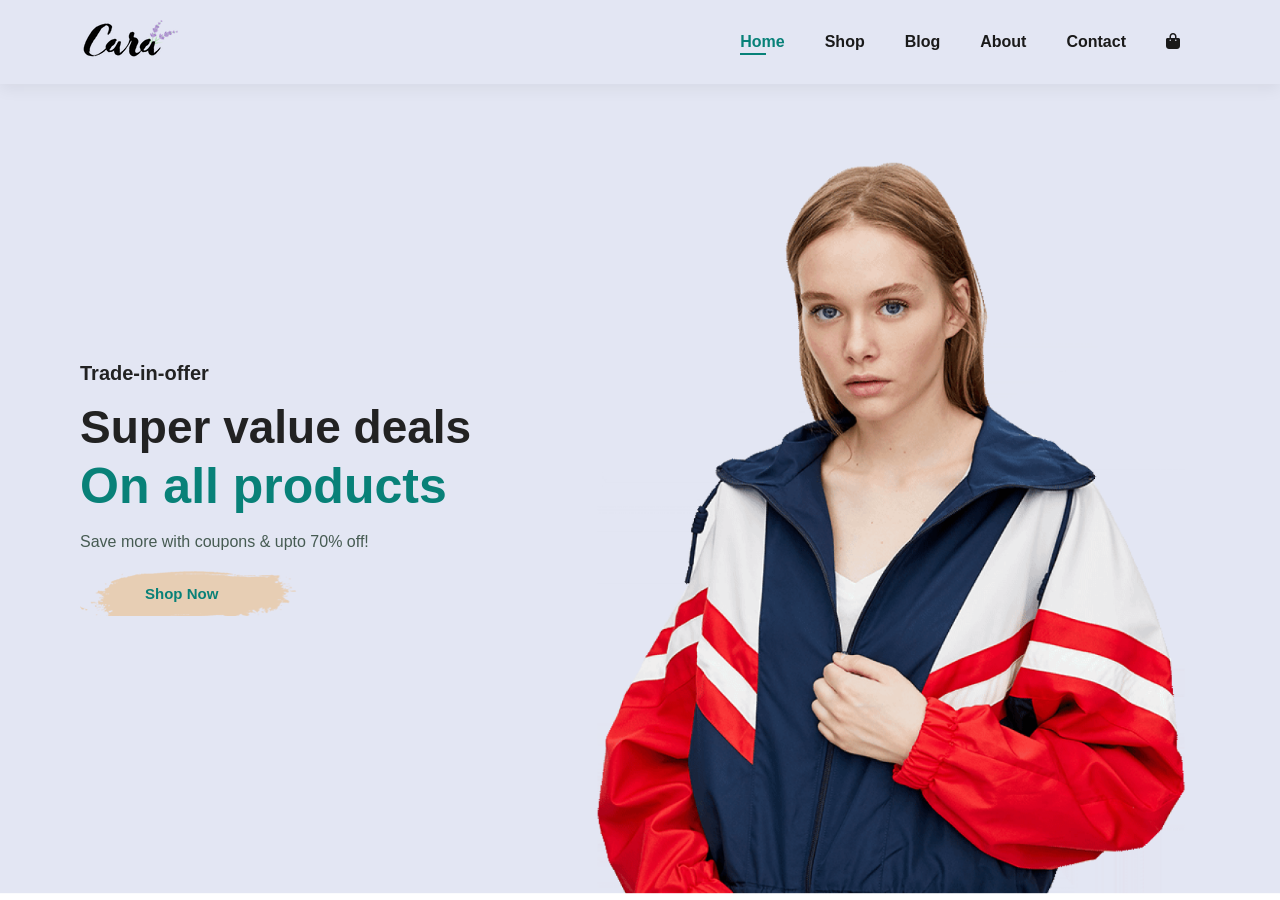
==== index.html @ 5caf9be1 "complete the header & hero section" ====
<!DOCTYPE html>
<html lang="en">
  <head>
    <meta charset="UTF-8" />
    <meta name="viewport" content="width=device-width, initial-scale=1.0" />
    <title>My Shop</title>
    <link rel="stylesheet" href="style.css" />
    <link
      rel="stylesheet"
      href="https://cdnjs.cloudflare.com/ajax/libs/font-awesome/6.7.2/css/all.min.css"
    />
  </head>
  <body>
    <section id="header">
      <a href="#"><img src="./img/logo.png" alt="logo" class="logo" /></a>
      <div>
        <ul id="navbar">
          <li><a href="index.html" class="active">Home</a></li>
          <li><a href="shop.html">Shop</a></li>
          <li><a href="blog.html">Blog</a></li>
          <li><a href="about.html">About</a></li>
          <li><a href="contact.html">Contact</a></li>
          <li>
            <a href="cart.html"><i class="fa-solid fa-bag-shopping"></i></a>
          </li>
        </ul>
      </div>
    </section>

    <section id="hero">
      <h4>Trade-in-offer</h4>
      <h2>Super value deals</h2>
      <h1>On all products</h1>
      <p>Save more with coupons & upto 70% off!</p>
      <button onclick="alert('hello')">Shop Now</button>
    </section>
  </body>
</html>
---- style.css ----
@import url("https://fonts.googleapis.com/css2?family=League+Spartan:wght@100..900&family=Roboto:ital,wght@0,100..900;1,100..900&display=swap");
* {
  padding: 0;
  margin: 0;
  box-sizing: border-box;
  font-family: "spartan", sans-serif;
}
h1 {
  font-size: 50px;
  line-height: 64px;
  color: #222;
}
h2 {
  font-size: 46px;
  line-height: 54px;
  color: #222;
}
h4 {
  font-size: 20px;
  color: #222;
}
h6 {
  font-weight: 700;
  font-size: 12px;
}
p {
  font-size: 16px;
  color: #465b52;
  margin: 15px 0 20px 0;
}
.section-p1 {
  padding: 40px 80px;
}
.section-m1 {
  margin: 40px 0;
}
body {
  width: 100%;
}

/* Header Section */
#header {
  display: flex;
  align-items: center;
  justify-content: space-between;
  padding: 20px 80px;
  background: #e3e6f3;
  box-shadow: 0 5px 15px rgba(0, 0, 0, 0.06);
  z-index: 999;
  position: sticky;
  top: 0;
  left: 0;
}
#navbar {
  display: flex;
  align-items: center;
  justify-content: center;
}
#navbar li {
  list-style-type: none;
  padding: 0 20px;
  position: relative;
}
#navbar li a {
  text-decoration: none;
  font-size: 16px;
  font-weight: 600;
  color: #1a1a1a;
  transition: 0.3s ease;
}
#navbar li a:hover,
#navbar li a.active {
  color: #088178;
}
#navbar li a.active::after,
#navbar li a:hover::after {
  content: "";
  width: 30%;
  height: 2px;
  background: #088178;
  position: absolute;
  bottom: -4px;
  left: 20px;
}

/* Home Page */
#hero {
  background-image: url("./img/hero4.png");
  height: 90vh;
  width: 100%;
  background-size: cover;
  background-position: top 25% right 0;
  padding: 0 80px;
  display: flex;
  flex-direction: column;
  align-items: flex-start;
  justify-content: center;
}
#hero h4 {
  padding-bottom: 15px;
}
#hero h1 {
  color: #088178;
}
#hero button {
  background-image: url("./img/button.png");
  background-color: transparent;
  color: #088178;
  border: 0;
  padding: 14px 80px 14px 65px;
  background-repeat: no-repeat;
  cursor: pointer;
  font-weight: 700;
  font-size: 15px;
}
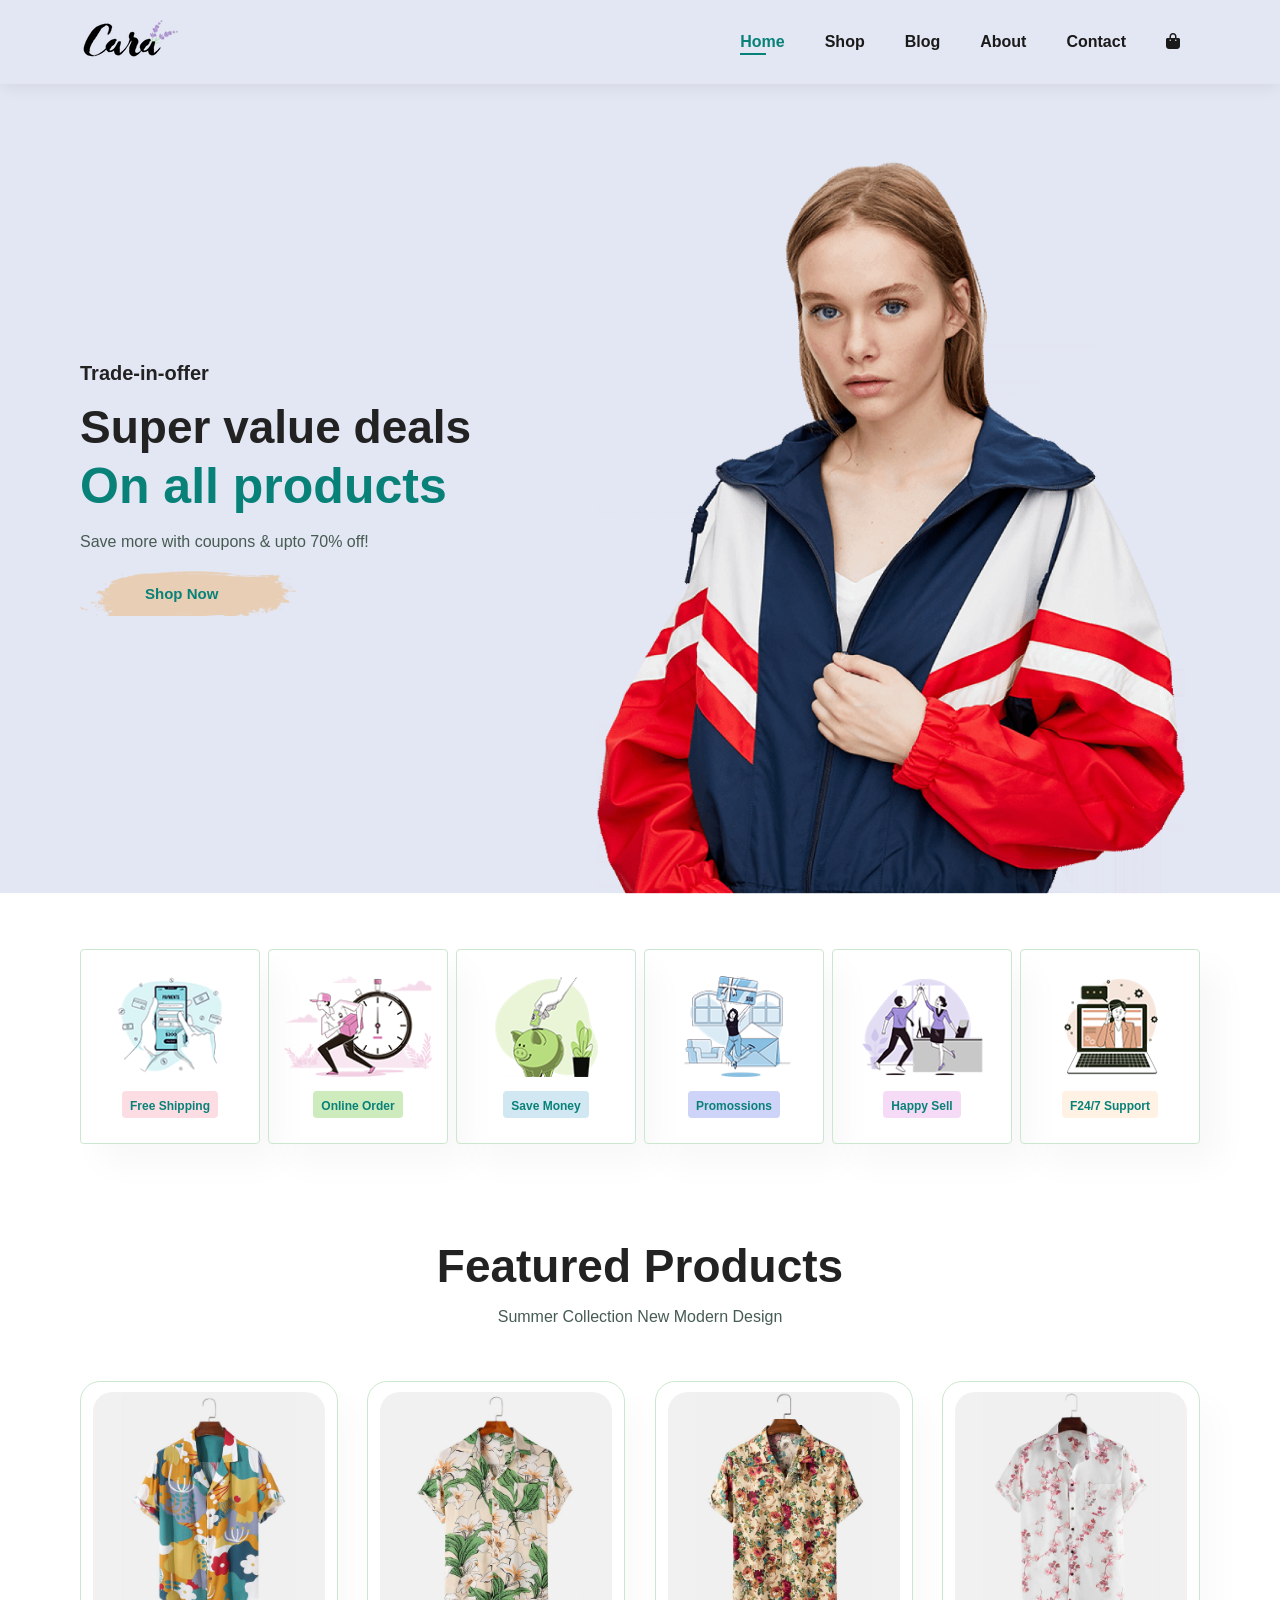
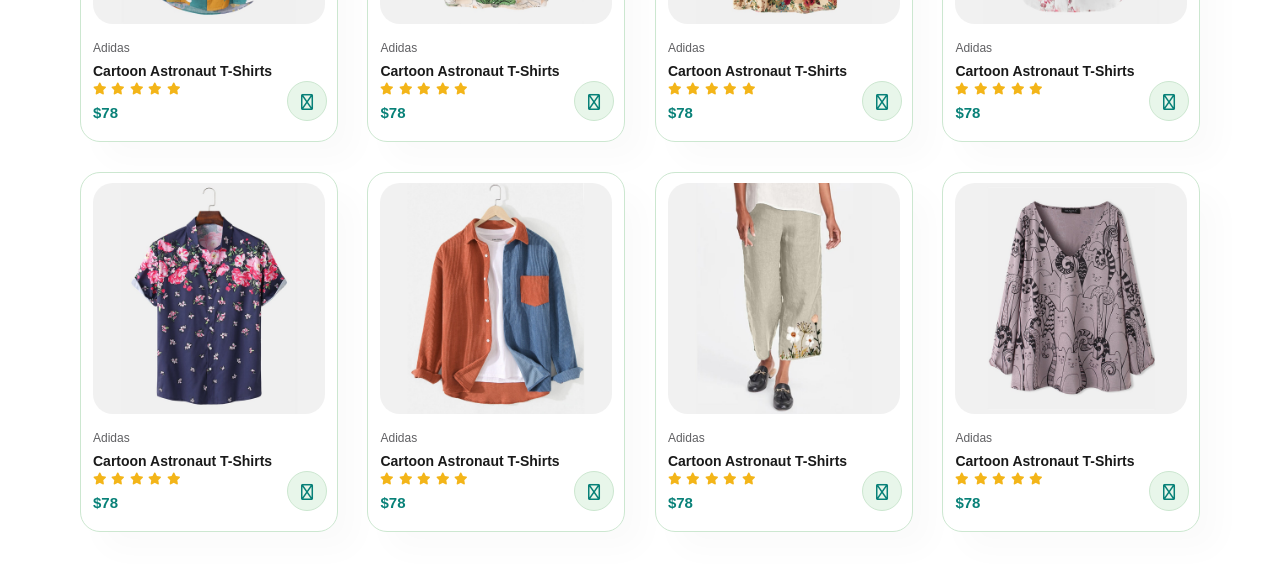
==== commit 284ce1f6: "product Section Completed" ====
--- a/index.html
+++ b/index.html
@@ -34,5 +34,167 @@
       <p>Save more with coupons & upto 70% off!</p>
       <button onclick="alert('hello')">Shop Now</button>
     </section>
+
+    <section id="feature" class="section-p1">
+      <div class="fe-box">
+        <img src="./img/features/f1.png" alt="" />
+        <h6>Free Shipping</h6>
+      </div>
+      <div class="fe-box">
+        <img src="./img/features/f2.png" alt="" />
+        <h6>Online Order</h6>
+      </div>
+      <div class="fe-box">
+        <img src="./img/features/f3.png" alt="" />
+        <h6>Save Money</h6>
+      </div>
+      <div class="fe-box">
+        <img src="./img/features/f4.png" alt="" />
+        <h6>Promossions</h6>
+      </div>
+      <div class="fe-box">
+        <img src="./img/features/f5.png" alt="" />
+        <h6>Happy Sell</h6>
+      </div>
+      <div class="fe-box">
+        <img src="./img/features/f6.png" alt="" />
+        <h6>F24/7 Support</h6>
+      </div>
+    </section>
+
+    <section id="product1" class="section-p1">
+      <h2>Featured Products</h2>
+      <p>Summer Collection New Modern Design</p>
+      <div class="pro-container">
+        <div class="pro">
+          <img src="img/products/f1.jpg" alt="" />
+          <div class="des">
+            <span>Adidas</span>
+            <h5>Cartoon Astronaut T-Shirts</h5>
+            <div class="star">
+              <i class="fas fa-star"></i>
+              <i class="fas fa-star"></i>
+              <i class="fas fa-star"></i>
+              <i class="fas fa-star"></i>
+              <i class="fas fa-star"></i>
+            </div>
+            <h4>$78</h4>
+          </div>
+          <a href="#"><i class="fa-solid fa-cart-plus"></i></a>
+        </div>
+        <div class="pro">
+          <img src="img/products/f2.jpg" alt="" />
+          <div class="des">
+            <span>Adidas</span>
+            <h5>Cartoon Astronaut T-Shirts</h5>
+            <div class="star">
+              <i class="fas fa-star"></i>
+              <i class="fas fa-star"></i>
+              <i class="fas fa-star"></i>
+              <i class="fas fa-star"></i>
+              <i class="fas fa-star"></i>
+            </div>
+            <h4>$78</h4>
+          </div>
+          <a href="#"><i class="fa-solid fa-cart-plus"></i></a>
+        </div>
+        <div class="pro">
+          <img src="img/products/f3.jpg" alt="" />
+          <div class="des">
+            <span>Adidas</span>
+            <h5>Cartoon Astronaut T-Shirts</h5>
+            <div class="star">
+              <i class="fas fa-star"></i>
+              <i class="fas fa-star"></i>
+              <i class="fas fa-star"></i>
+              <i class="fas fa-star"></i>
+              <i class="fas fa-star"></i>
+            </div>
+            <h4>$78</h4>
+          </div>
+          <a href="#"><i class="fa-solid fa-cart-plus"></i></a>
+        </div>
+        <div class="pro">
+          <img src="img/products/f4.jpg" alt="" />
+          <div class="des">
+            <span>Adidas</span>
+            <h5>Cartoon Astronaut T-Shirts</h5>
+            <div class="star">
+              <i class="fas fa-star"></i>
+              <i class="fas fa-star"></i>
+              <i class="fas fa-star"></i>
+              <i class="fas fa-star"></i>
+              <i class="fas fa-star"></i>
+            </div>
+            <h4>$78</h4>
+          </div>
+          <a href="#"><i class="fa-solid fa-cart-plus"></i></a>
+        </div>
+        <div class="pro">
+          <img src="img/products/f5.jpg" alt="" />
+          <div class="des">
+            <span>Adidas</span>
+            <h5>Cartoon Astronaut T-Shirts</h5>
+            <div class="star">
+              <i class="fas fa-star"></i>
+              <i class="fas fa-star"></i>
+              <i class="fas fa-star"></i>
+              <i class="fas fa-star"></i>
+              <i class="fas fa-star"></i>
+            </div>
+            <h4>$78</h4>
+          </div>
+          <a href="#"><i class="fa-solid fa-cart-plus"></i></a>
+        </div>
+        <div class="pro">
+          <img src="img/products/f6.jpg" alt="" />
+          <div class="des">
+            <span>Adidas</span>
+            <h5>Cartoon Astronaut T-Shirts</h5>
+            <div class="star">
+              <i class="fas fa-star"></i>
+              <i class="fas fa-star"></i>
+              <i class="fas fa-star"></i>
+              <i class="fas fa-star"></i>
+              <i class="fas fa-star"></i>
+            </div>
+            <h4>$78</h4>
+          </div>
+          <a href="#"><i class="fa-solid fa-cart-plus"></i></a>
+        </div>
+        <div class="pro">
+          <img src="img/products/f7.jpg" alt="" />
+          <div class="des">
+            <span>Adidas</span>
+            <h5>Cartoon Astronaut T-Shirts</h5>
+            <div class="star">
+              <i class="fas fa-star"></i>
+              <i class="fas fa-star"></i>
+              <i class="fas fa-star"></i>
+              <i class="fas fa-star"></i>
+              <i class="fas fa-star"></i>
+            </div>
+            <h4>$78</h4>
+          </div>
+          <a href="#"><i class="fa-solid fa-cart-plus"></i></a>
+        </div>
+        <div class="pro">
+          <img src="img/products/f8.jpg" alt="" />
+          <div class="des">
+            <span>Adidas</span>
+            <h5>Cartoon Astronaut T-Shirts</h5>
+            <div class="star">
+              <i class="fas fa-star"></i>
+              <i class="fas fa-star"></i>
+              <i class="fas fa-star"></i>
+              <i class="fas fa-star"></i>
+              <i class="fas fa-star"></i>
+            </div>
+            <h4>$78</h4>
+          </div>
+          <a href="#"><i class="fa-solid fa-cart-plus"></i></a>
+        </div>
+      </div>
+    </section>
   </body>
 </html>
--- a/style.css
+++ b/style.css
@@ -113,3 +113,115 @@
   font-weight: 700;
   font-size: 15px;
 }
+#feature {
+  display: flex;
+  align-items: center;
+  justify-content: space-between;
+  flex-wrap: wrap;
+}
+
+#feature .fe-box {
+  width: 180px;
+  text-align: center;
+  padding: 25px 15px;
+  box-shadow: 20px 20px 34px rgba(0, 0, 0, 0.03);
+  border: 1px solid #cce7d0;
+  border-radius: 4px;
+  margin: 15px 0;
+}
+#feature .fe-box:hover {
+  box-shadow: 10px 10px 54px rgba(70, 62, 221, 0.01);
+}
+#feature .fe-box img {
+  width: 100%;
+  margin-bottom: 10px;
+}
+#feature .fe-box h6 {
+  display: inline-block;
+  padding: 9px 8px 6px 8px;
+  line-height: 1;
+  border-radius: 4px;
+  color: #088178;
+  background-color: #fddde4;
+}
+#feature .fe-box:nth-child(2) h6 {
+  background-color: #cdebbc;
+}
+#feature .fe-box:nth-child(3) h6 {
+  background-color: #d1e8f2;
+}
+#feature .fe-box:nth-child(4) h6 {
+  background-color: #cdd4f8;
+}
+#feature .fe-box:nth-child(5) h6 {
+  background-color: #f6dbf6;
+}
+#feature .fe-box:nth-child(6) h6 {
+  background-color: #fff2e5;
+}
+
+/* Products */
+#product1 {
+  text-align: center;
+}
+#product1 .pro-container {
+  display: flex;
+  justify-content: space-between;
+  padding-top: 20px;
+  flex-wrap: wrap;
+}
+#product1 .pro {
+  width: 23%;
+  min-width: 250px;
+  padding: 10px 12px;
+  border: 1px solid #cce7d0;
+  border-radius: 20px;
+  cursor: pointer;
+  box-shadow: 20px 20px 30px rgba(0, 0, 0, 0.02);
+  margin: 15px 0;
+  transition: 0.2s ease;
+  position: relative;
+}
+#product1 .pro:hover {
+  box-shadow: 20px 20px 30px rgba(0, 0, 0, 0.06);
+}
+#product1 .pro img {
+  width: 100%;
+  border-radius: 20px;
+}
+#product1 .pro .des {
+  text-align: start;
+  padding: 10px 0;
+}
+#product1 .pro .des span {
+  color: #606063;
+  font-size: 12px;
+}
+#product1 .pro .des h5 {
+  padding-top: 7px;
+  color: #1a1a1a;
+  font-size: 14px;
+}
+#product1 .pro .des i {
+  font-size: 12px;
+  color: rgb(243, 181, 25);
+}
+#product1 .pro .des h4 {
+  padding-top: 7px;
+  font-size: 15px;
+  font-weight: 700;
+  color: #088178;
+}
+#product1 .pro .fa-solid {
+  width: 40px;
+  height: 40px;
+  line-height: 40px;
+  border-radius: 50px;
+  background-color: #e8f6ea;
+  font-weight: 500;
+  color: #088178;
+  border: 1px solid #cce7d0;
+  position: absolute;
+  bottom: 20px;
+  right: 10px;
+}
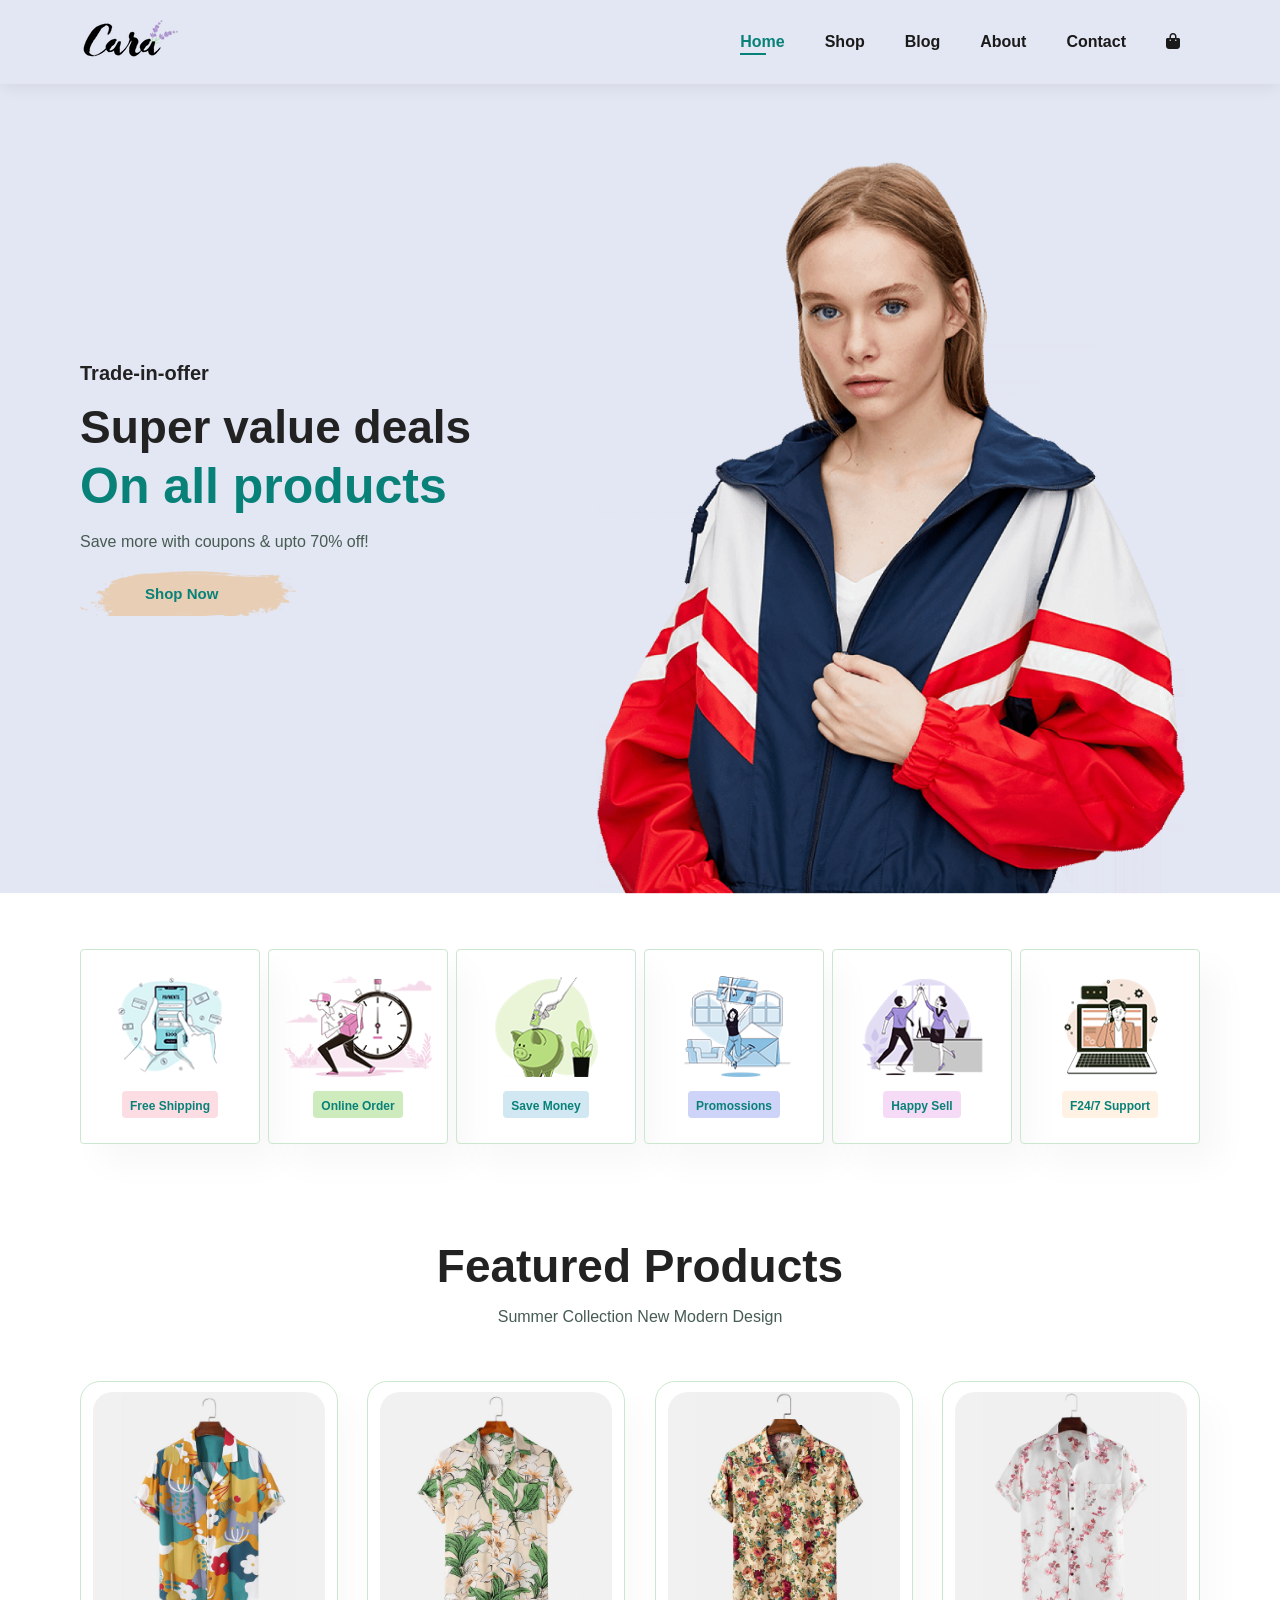
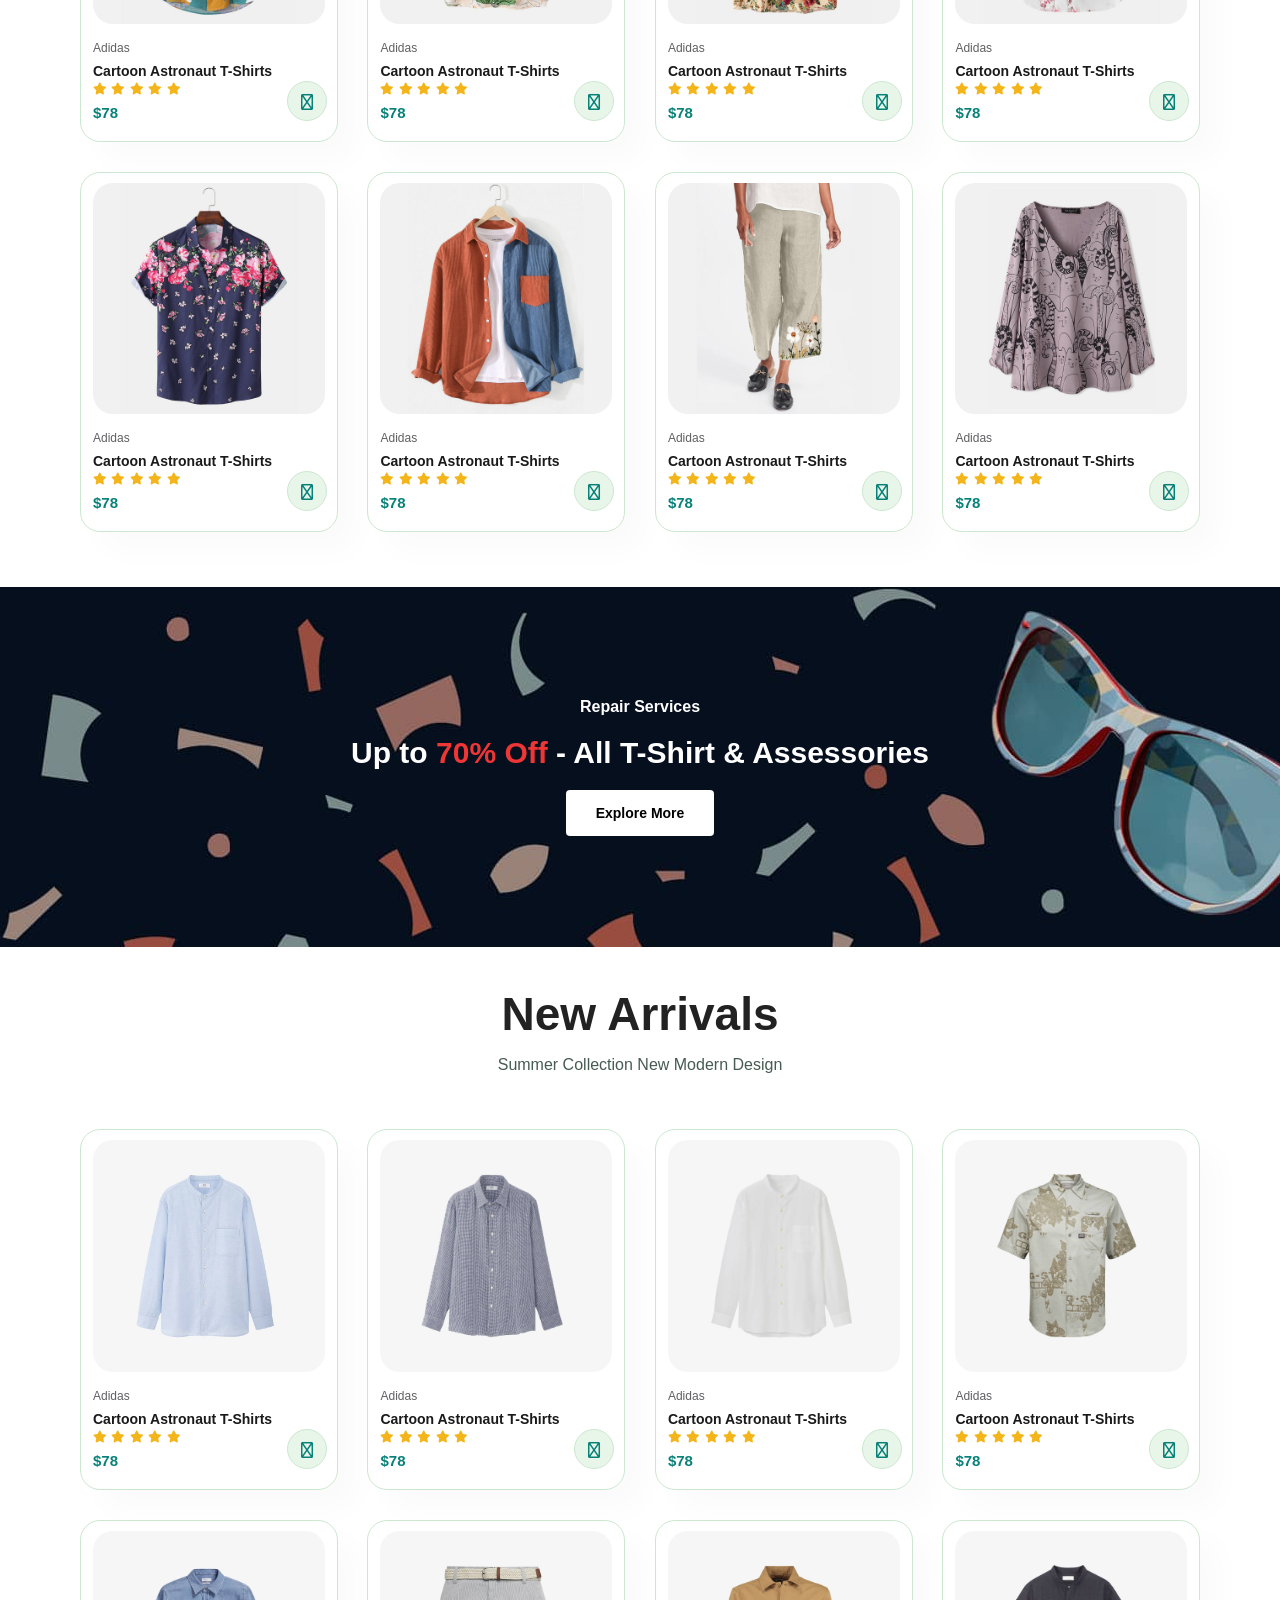
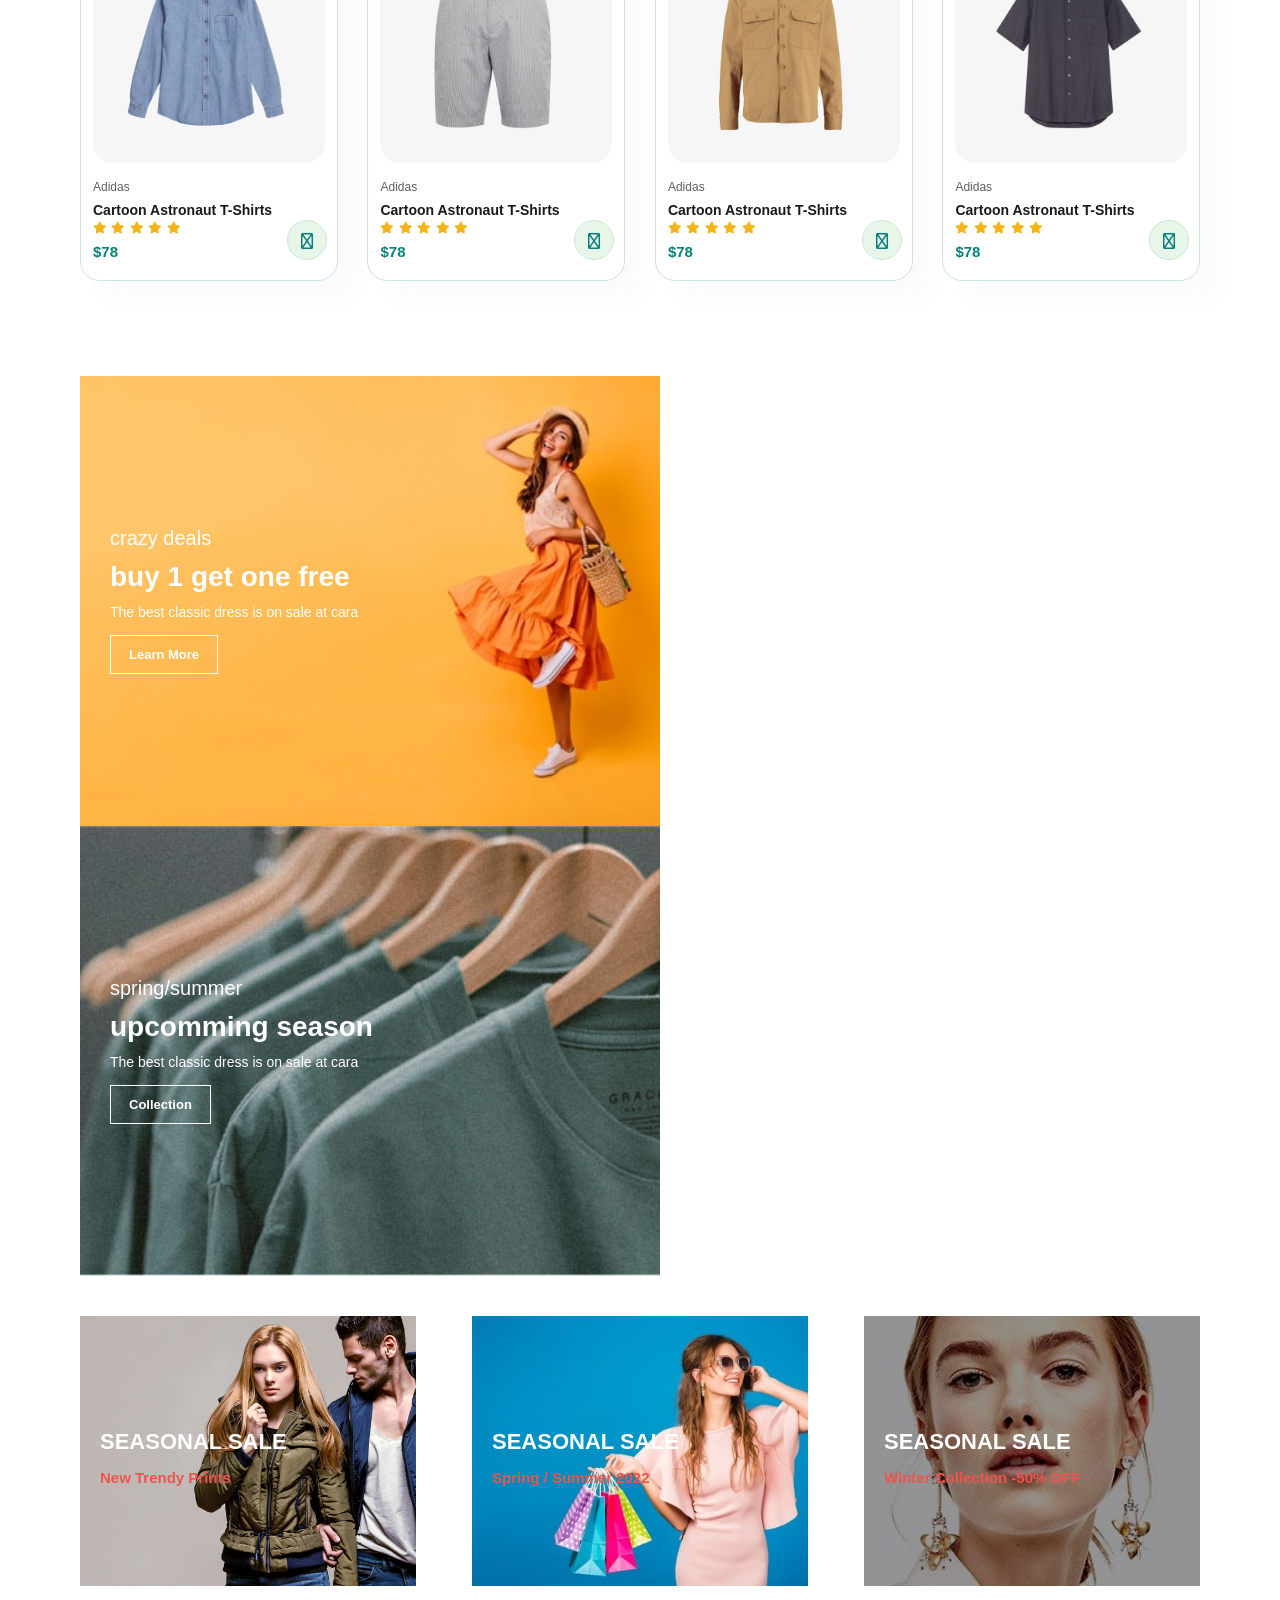
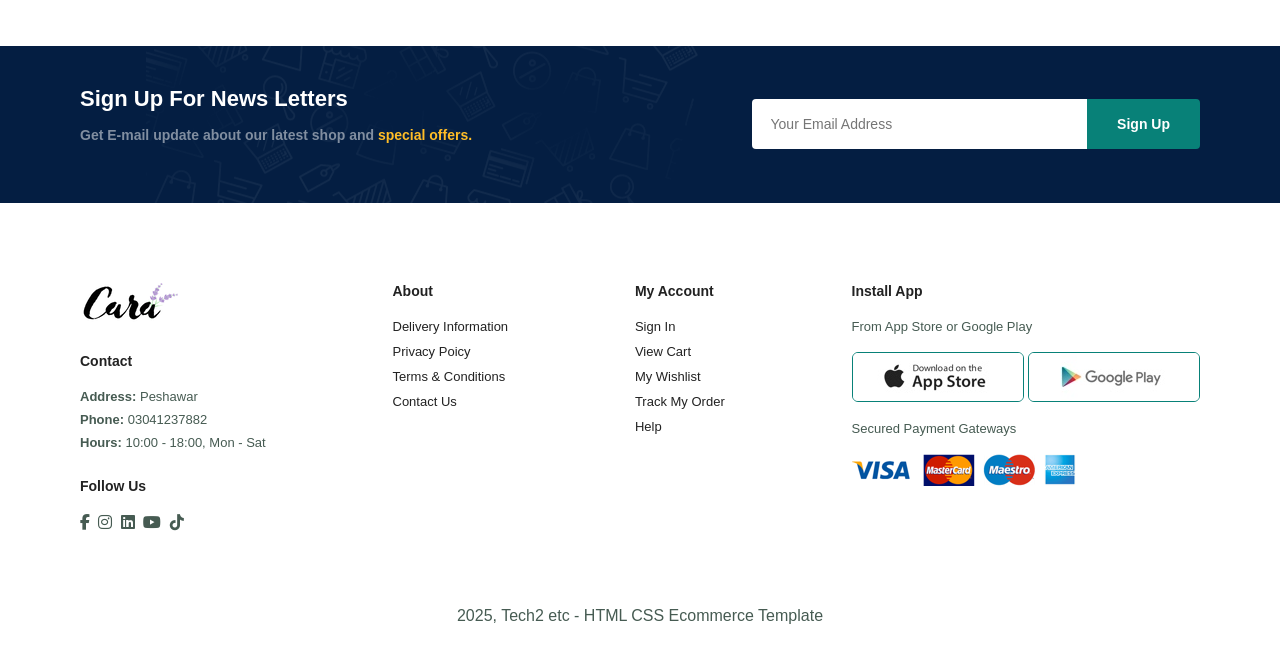
==== commit 65a2e950: "home page UI Complete" ====
--- a/index.html
+++ b/index.html
@@ -196,5 +196,238 @@
         </div>
       </div>
     </section>
+
+    <section id="banner">
+      <h4>Repair Services</h4>
+      <h2>Up to <span>70% Off</span> - All T-Shirt & Assessories</h2>
+      <button class="normal">Explore More</button>
+    </section>
+
+    <section id="product1" class="section-p1">
+      <h2>New Arrivals</h2>
+      <p>Summer Collection New Modern Design</p>
+      <div class="pro-container">
+        <div class="pro">
+          <img src="img/products/n1.jpg" alt="" />
+          <div class="des">
+            <span>Adidas</span>
+            <h5>Cartoon Astronaut T-Shirts</h5>
+            <div class="star">
+              <i class="fas fa-star"></i>
+              <i class="fas fa-star"></i>
+              <i class="fas fa-star"></i>
+              <i class="fas fa-star"></i>
+              <i class="fas fa-star"></i>
+            </div>
+            <h4>$78</h4>
+          </div>
+          <a href="#"><i class="fa-solid fa-cart-plus"></i></a>
+        </div>
+        <div class="pro">
+          <img src="img/products/n2.jpg" alt="" />
+          <div class="des">
+            <span>Adidas</span>
+            <h5>Cartoon Astronaut T-Shirts</h5>
+            <div class="star">
+              <i class="fas fa-star"></i>
+              <i class="fas fa-star"></i>
+              <i class="fas fa-star"></i>
+              <i class="fas fa-star"></i>
+              <i class="fas fa-star"></i>
+            </div>
+            <h4>$78</h4>
+          </div>
+          <a href="#"><i class="fa-solid fa-cart-plus"></i></a>
+        </div>
+        <div class="pro">
+          <img src="img/products/n3.jpg" alt="" />
+          <div class="des">
+            <span>Adidas</span>
+            <h5>Cartoon Astronaut T-Shirts</h5>
+            <div class="star">
+              <i class="fas fa-star"></i>
+              <i class="fas fa-star"></i>
+              <i class="fas fa-star"></i>
+              <i class="fas fa-star"></i>
+              <i class="fas fa-star"></i>
+            </div>
+            <h4>$78</h4>
+          </div>
+          <a href="#"><i class="fa-solid fa-cart-plus"></i></a>
+        </div>
+        <div class="pro">
+          <img src="img/products/n4.jpg" alt="" />
+          <div class="des">
+            <span>Adidas</span>
+            <h5>Cartoon Astronaut T-Shirts</h5>
+            <div class="star">
+              <i class="fas fa-star"></i>
+              <i class="fas fa-star"></i>
+              <i class="fas fa-star"></i>
+              <i class="fas fa-star"></i>
+              <i class="fas fa-star"></i>
+            </div>
+            <h4>$78</h4>
+          </div>
+          <a href="#"><i class="fa-solid fa-cart-plus"></i></a>
+        </div>
+        <div class="pro">
+          <img src="img/products/n5.jpg" alt="" />
+          <div class="des">
+            <span>Adidas</span>
+            <h5>Cartoon Astronaut T-Shirts</h5>
+            <div class="star">
+              <i class="fas fa-star"></i>
+              <i class="fas fa-star"></i>
+              <i class="fas fa-star"></i>
+              <i class="fas fa-star"></i>
+              <i class="fas fa-star"></i>
+            </div>
+            <h4>$78</h4>
+          </div>
+          <a href="#"><i class="fa-solid fa-cart-plus"></i></a>
+        </div>
+        <div class="pro">
+          <img src="img/products/n6.jpg" alt="" />
+          <div class="des">
+            <span>Adidas</span>
+            <h5>Cartoon Astronaut T-Shirts</h5>
+            <div class="star">
+              <i class="fas fa-star"></i>
+              <i class="fas fa-star"></i>
+              <i class="fas fa-star"></i>
+              <i class="fas fa-star"></i>
+              <i class="fas fa-star"></i>
+            </div>
+            <h4>$78</h4>
+          </div>
+          <a href="#"><i class="fa-solid fa-cart-plus"></i></a>
+        </div>
+        <div class="pro">
+          <img src="img/products/n7.jpg" alt="" />
+          <div class="des">
+            <span>Adidas</span>
+            <h5>Cartoon Astronaut T-Shirts</h5>
+            <div class="star">
+              <i class="fas fa-star"></i>
+              <i class="fas fa-star"></i>
+              <i class="fas fa-star"></i>
+              <i class="fas fa-star"></i>
+              <i class="fas fa-star"></i>
+            </div>
+            <h4>$78</h4>
+          </div>
+          <a href="#"><i class="fa-solid fa-cart-plus"></i></a>
+        </div>
+        <div class="pro">
+          <img src="img/products/n8.jpg" alt="" />
+          <div class="des">
+            <span>Adidas</span>
+            <h5>Cartoon Astronaut T-Shirts</h5>
+            <div class="star">
+              <i class="fas fa-star"></i>
+              <i class="fas fa-star"></i>
+              <i class="fas fa-star"></i>
+              <i class="fas fa-star"></i>
+              <i class="fas fa-star"></i>
+            </div>
+            <h4>$78</h4>
+          </div>
+          <a href="#"><i class="fa-solid fa-cart-plus"></i></a>
+        </div>
+      </div>
+    </section>
+
+    <section id="sm-banner" class="section-p1">
+      <div class="banner-box">
+        <h4>crazy deals</h4>
+        <h2>buy 1 get one free</h2>
+        <span>The best classic dress is on sale at cara</span>
+        <button class="white">Learn More</button>
+      </div>
+      <div class="banner-box banner-box2">
+        <h4>spring/summer</h4>
+        <h2>upcomming season</h2>
+        <span>The best classic dress is on sale at cara</span>
+        <button class="white">Collection</button>
+      </div>
+    </section>
+
+    <section id="banner3" class="section-p1">
+      <div class="banner-box banner-box2">
+        <h2>SEASONAL SALE</h2>
+        <h3>New Trendy Prints</h3>
+      </div>
+      <div class="banner-box banner-box3">
+        <h2>SEASONAL SALE</h2>
+        <h3>Spring / Summer 2022</h3>
+      </div>
+      <div class="banner-box">
+        <h2>SEASONAL SALE</h2>
+        <h3>Winter Collection -50% OFF</h3>
+      </div>
+    </section>
+
+    <section id="newsletter" class="section-p1 section-m1">
+      <div class="newstext">
+        <h4>Sign Up For News Letters</h4>
+        <p>
+          Get E-mail update about our latest shop and
+          <span>special offers.</span>
+        </p>
+      </div>
+      <div class="form">
+        <input type="text" placeholder="Your Email Address" />
+        <button class="normal">Sign Up</button>
+      </div>
+    </section>
+
+    <footer class="section-p1">
+      <div class="col">
+        <img class="logo" src="img/logo.png" alt="" />
+        <h4>Contact</h4>
+        <p><strong>Address: </strong>Peshawar</p>
+        <p><strong>Phone: </strong>03041237882</p>
+        <p><strong>Hours: </strong>10:00 - 18:00, Mon - Sat</p>
+        <div class="follow">
+          <h4>Follow Us</h4>
+          <div class="icon">
+            <i class="fa-brands fa-facebook-f"></i>
+            <i class="fa-brands fa-instagram"></i>
+            <i class="fa-brands fa-linkedin"></i>
+            <i class="fa-brands fa-youtube"></i>
+            <i class="fa-brands fa-tiktok"></i>
+          </div>
+        </div>
+      </div>
+      <div class="col">
+        <h4>About</h4>
+        <a href="#">Delivery Information</a>
+        <a href="#">Privacy Poicy</a>
+        <a href="#">Terms & Conditions</a>
+        <a href="#">Contact Us</a>
+      </div>
+      <div class="col">
+        <h4>My Account</h4>
+        <a href="#">Sign In</a>
+        <a href="#">View Cart</a>
+        <a href="#">My Wishlist</a>
+        <a href="#">Track My Order</a>
+        <a href="#">Help</a>
+      </div>
+      <div class="col install">
+        <h4>Install App</h4>
+        <p>From App Store or Google Play</p>
+        <div class="row">
+          <img src="./img/pay/app.jpg" alt="" />
+          <img src="./img/pay/play.jpg" alt="" />
+        </div>
+        <p>Secured Payment Gateways</p>
+        <img src="img/pay/pay.png" alt="" />
+      </div>
+    </footer>
+    <div class="copyright">
+      <p>2025, Tech2 etc - HTML CSS Ecommerce Template</p>
+    </div>
   </body>
 </html>
--- a/style.css
+++ b/style.css
@@ -33,6 +33,29 @@
 }
 .section-m1 {
   margin: 40px 0;
+}
+button.normal {
+  font-size: 14px;
+  font-weight: 600;
+  padding: 15px 30px;
+  color: #000;
+  background-color: #fff;
+  border-radius: 4px;
+  cursor: pointer;
+  border: none;
+  outline: none;
+  transition: 0.2s;
+}
+button.white {
+  font-size: 13px;
+  font-weight: 600;
+  padding: 11px 18px;
+  color: #fff;
+  background-color: transparent;
+  cursor: pointer;
+  border: 1px solid #fff;
+  outline: none;
+  transition: 0.2s;
 }
 body {
   width: 100%;
@@ -225,3 +248,202 @@
   bottom: 20px;
   right: 10px;
 }
+#banner {
+  display: flex;
+  flex-direction: column;
+  justify-content: center;
+  align-items: center;
+  text-align: center;
+  background-image: url("img/banner/b2.jpg");
+  width: 100%;
+  height: 40vh;
+  background-size: cover;
+  background-position: center;
+}
+#banner h4 {
+  color: #fff;
+  font-size: 16px;
+}
+#banner h2 {
+  color: #fff;
+  font-size: 30px;
+  padding: 10px 0;
+}
+#banner h2 span {
+  color: #ef3636;
+}
+#banner button:hover {
+  background-color: #088178;
+  color: #fff;
+}
+#sm-banner {
+  display: flex;
+  justify-content: space-between;
+  flex-wrap: wrap;
+}
+#sm-banner .banner-box {
+  display: flex;
+  flex-direction: column;
+  justify-content: center;
+  align-items: flex-start;
+  background-image: url("img/banner/b17.jpg");
+  min-width: 580px;
+  height: 50vh;
+  background-size: cover;
+  background-position: center;
+  padding: 30px;
+}
+#sm-banner h4 {
+  color: #fff;
+  font-size: 20px;
+  font-weight: 300;
+}
+#sm-banner h2 {
+  color: #fff;
+  font-size: 28px;
+  font-weight: 800;
+}
+#sm-banner span {
+  color: #fff;
+  font-size: 14px;
+  font-weight: 500;
+  padding-bottom: 15px;
+}
+#sm-banner .banner-box:hover button {
+  background-color: #088178;
+  border: 1px solid #088178;
+}
+#sm-banner .banner-box2 {
+  background-image: url("img/banner/b10.jpg");
+}
+#banner3 {
+  display: flex;
+  justify-content: space-between;
+  flex-wrap: wrap;
+  padding: 0 80px;
+}
+#banner3 .banner-box {
+  display: flex;
+  flex-direction: column;
+  justify-content: center;
+  align-items: flex-start;
+  background-image: url("img/banner/b7.jpg");
+  min-width: 30%;
+  height: 30vh;
+  background-size: cover;
+  background-position: center;
+  padding: 20px;
+  margin-bottom: 20px;
+}
+#banner3 .banner-box2 {
+  background-image: url("img/banner/b4.jpg");
+}
+#banner3 .banner-box3 {
+  background-image: url("img/banner/b18.jpg");
+}
+#banner3 h2 {
+  color: #fff;
+  font-weight: 900;
+  font-size: 22px;
+}
+#banner3 h3 {
+  color: #ec544e;
+  font-weight: 800;
+  font-size: 15px;
+}
+#newsletter {
+  display: flex;
+  justify-content: space-between;
+  align-items: center;
+  flex-wrap: wrap;
+  background-image: url("./img/banner/b14.png");
+  background-repeat: no-repeat;
+  background-position: 20% 30%;
+  background-color: #041e42;
+}
+#newsletter h4 {
+  font-size: 22px;
+  font-weight: 700;
+  color: #fff;
+}
+#newsletter p {
+  font-size: 14px;
+  font-weight: 600;
+  color: #818ea0;
+}
+#newsletter p span {
+  color: #ffbd27;
+}
+#newsletter input {
+  height: 3.125rem;
+  padding: 0 1.25em;
+  font-size: 14px;
+  width: 100%;
+  border: 1px solid transparent;
+  border-radius: 4px;
+  outline: none;
+  border-top-right-radius: 0;
+  border-bottom-right-radius: 0;
+}
+#newsletter button {
+  background-color: #088178;
+  color: #fff;
+  white-space: nowrap;
+  border-top-left-radius: 0;
+  border-bottom-left-radius: 0;
+}
+#newsletter .form {
+  display: flex;
+  width: 40%;
+}
+footer {
+  display: flex;
+  justify-content: space-between;
+  flex-wrap: wrap;
+}
+footer .col {
+  display: flex;
+  flex-direction: column;
+  align-items: flex-start;
+  margin-bottom: 20px;
+}
+footer .logo {
+  margin-bottom: 30px;
+}
+footer h4 {
+  font-size: 14px;
+  padding-bottom: 20px;
+}
+footer p {
+  font-size: 13px;
+  margin: 0 0 8px 0;
+}
+footer a {
+  font-size: 13px;
+  text-decoration: none;
+  color: #222;
+  margin-bottom: 10px;
+}
+footer .follow {
+  margin-top: 20px;
+}
+footer .follow i {
+  color: #465b52;
+  padding-right: 4px;
+  cursor: pointer;
+}
+footer .install .row img {
+  border: 1px solid #088178;
+  border-radius: 6px;
+}
+footer .install img {
+  margin: 10px 0 15px 0;
+}
+footer .follow i:hover,
+footer a:hover {
+  color: #088178;
+}
+.copyright {
+  text-align: center;
+  width: 100%;
+}
